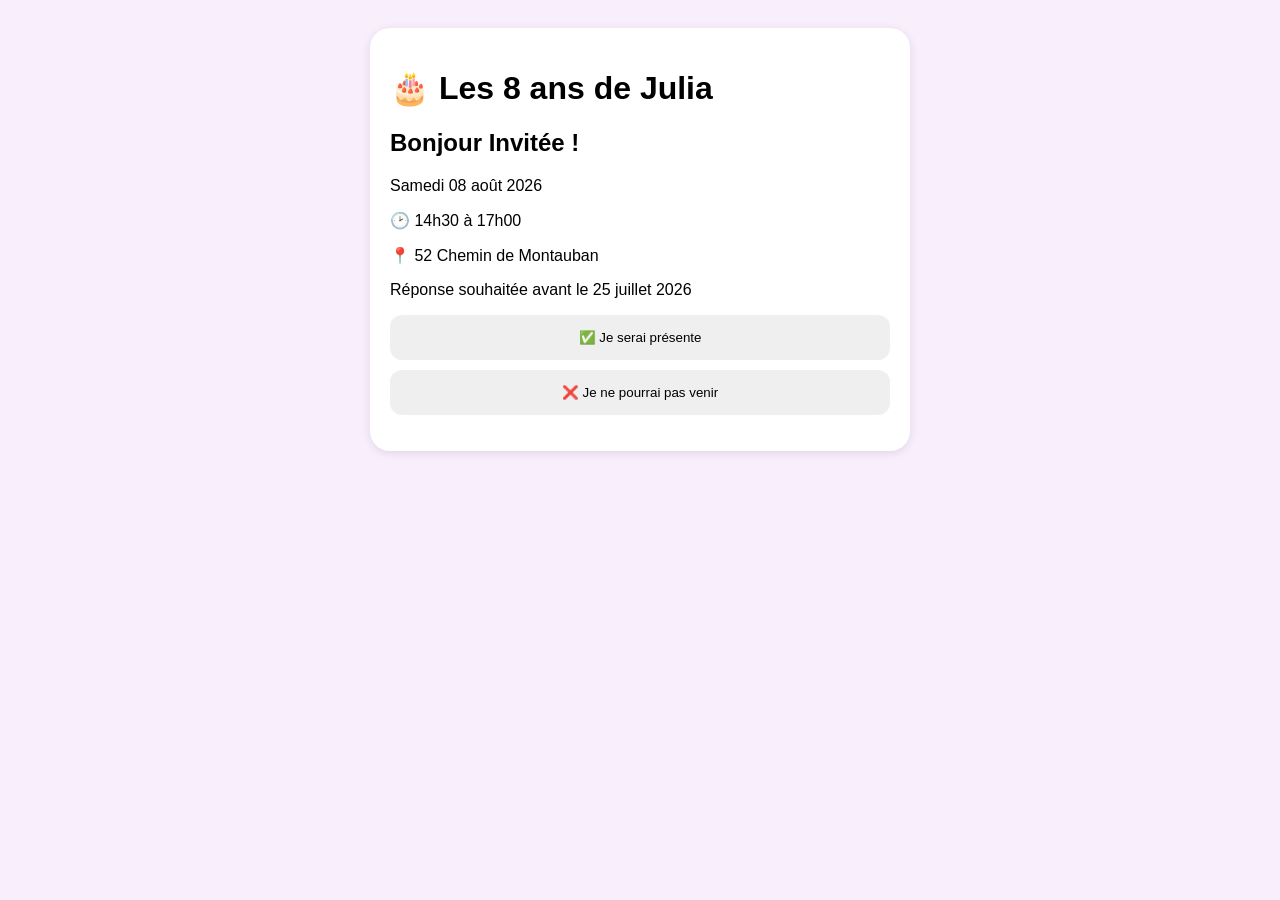
==== index.html @ 11b879a9 "Add files via upload" ====
<!DOCTYPE html>
<html lang="fr">
<head>
<meta charset="UTF-8">
<meta name="viewport" content="width=device-width, initial-scale=1.0">
<title>Les 8 ans de Julia</title>
<link rel="stylesheet" href="style.css">
</head>
<body>
<div class="card">
<h1>🎂 Les 8 ans de Julia</h1>
<h2 id="invitee">Bonjour !</h2>
<p>Samedi 08 août 2026</p>
<p>🕑 14h30 à 17h00</p>
<p>📍 52 Chemin de Montauban</p>
<p>Réponse souhaitée avant le 25 juillet 2026</p>
<button onclick="reply('Présente')">✅ Je serai présente</button>
<button onclick="reply('Absente')">❌ Je ne pourrai pas venir</button>
<p id="result"></p>
</div>
<script>
const SCRIPT_URL = "https://script.google.com/macros/s/AKfycbxK1NPjr9SN03-xPeP3dCTlmptkAIGKIo80QYOjzyO-jwWJtPzWr9n9hT-ILEyQH-aU/exec";
const params = new URLSearchParams(location.search);
const invitee = params.get('invite') || 'Invitée';
document.getElementById('invitee').innerText = 'Bonjour ' + invitee + ' !';

async function reply(response){
  const r = await fetch(SCRIPT_URL,{
    method:'POST',
    body:JSON.stringify({invitee,response})
  });
  document.getElementById('result').innerText='Merci pour votre réponse !';
}
</script>
</body>
</html>
---- style.css ----
body{font-family:Arial,sans-serif;background:#f9eefb;padding:20px}
.card{max-width:500px;margin:auto;background:white;padding:20px;border-radius:20px;box-shadow:0 2px 10px rgba(0,0,0,.1)}
button{display:block;width:100%;margin:10px 0;padding:15px;border:none;border-radius:12px;cursor:pointer}
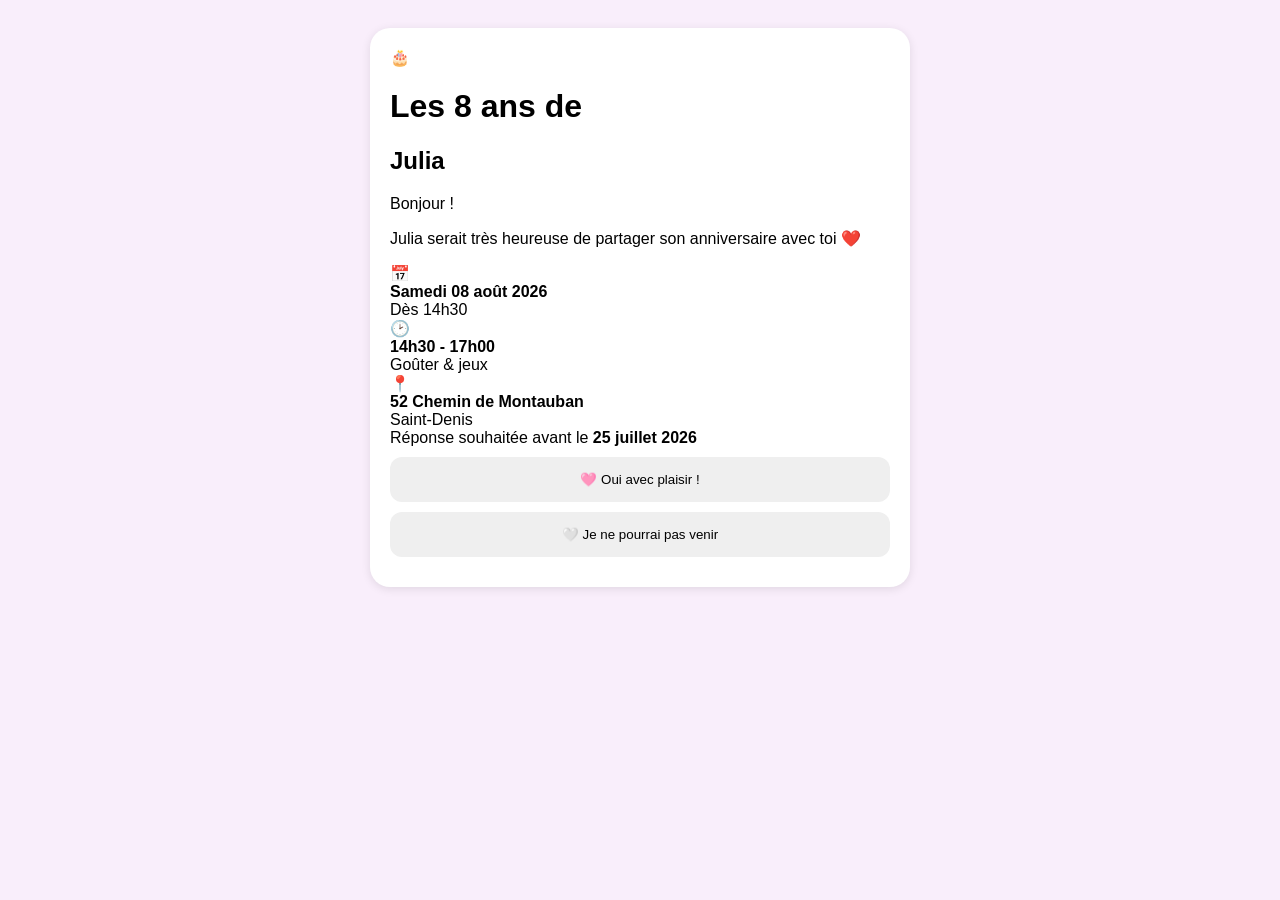
==== commit 7193265a: "Update index.html" ====
--- a/index.html
+++ b/index.html
@@ -1,36 +1,172 @@
 <!DOCTYPE html>
 <html lang="fr">
+
 <head>
-<meta charset="UTF-8">
-<meta name="viewport" content="width=device-width, initial-scale=1.0">
-<title>Les 8 ans de Julia</title>
-<link rel="stylesheet" href="style.css">
+
+    <meta charset="UTF-8">
+    <meta name="viewport" content="width=device-width, initial-scale=1.0">
+
+    <title>Les 8 ans de Julia</title>
+
+    <link rel="preconnect" href="https://fonts.googleapis.com">
+    <link rel="preconnect" href="https://fonts.gstatic.com" crossorigin>
+
+    <link href="https://fonts.googleapis.com/css2?family=Poppins:wght@300;400;500;600;700&family=Pacifico&display=swap" rel="stylesheet">
+
+    <link rel="stylesheet" href="style.css">
+
 </head>
+
 <body>
-<div class="card">
-<h1>🎂 Les 8 ans de Julia</h1>
-<h2 id="invitee">Bonjour !</h2>
-<p>Samedi 08 août 2026</p>
-<p>🕑 14h30 à 17h00</p>
-<p>📍 52 Chemin de Montauban</p>
-<p>Réponse souhaitée avant le 25 juillet 2026</p>
-<button onclick="reply('Présente')">✅ Je serai présente</button>
-<button onclick="reply('Absente')">❌ Je ne pourrai pas venir</button>
-<p id="result"></p>
+
+<div class="background"></div>
+
+<div class="container">
+
+    <div class="card">
+
+        <div class="cake">
+            🎂
+        </div>
+
+        <h1>Les 8 ans de</h1>
+
+        <h2 class="julia">
+            Julia
+        </h2>
+
+        <p class="welcome" id="invitee">
+            Bonjour !
+        </p>
+
+        <p class="subtitle">
+            Julia serait très heureuse de partager son anniversaire avec toi ❤️
+        </p>
+
+        <div class="info">
+
+            <div class="info-card">
+                <span class="icon">📅</span>
+                <div>
+                    <strong>Samedi 08 août 2026</strong><br>
+                    Dès 14h30
+                </div>
+            </div>
+
+            <div class="info-card">
+                <span class="icon">🕑</span>
+                <div>
+                    <strong>14h30 - 17h00</strong><br>
+                    Goûter & jeux
+                </div>
+            </div>
+
+            <div class="info-card">
+                <span class="icon">📍</span>
+                <div>
+                    <strong>52 Chemin de Montauban</strong><br>
+                    Saint-Denis
+                </div>
+            </div>
+
+        </div>
+
+        <div class="deadline">
+
+            Réponse souhaitée avant le
+
+            <strong>25 juillet 2026</strong>
+
+        </div>
+
+        <div class="buttons">
+
+            <button class="btn yes"
+                    onclick="reply('Présente')">
+
+                🩷 Oui avec plaisir !
+
+            </button>
+
+            <button class="btn no"
+                    onclick="reply('Absente')">
+
+                🤍 Je ne pourrai pas venir
+
+            </button>
+
+        </div>
+
+        <div id="result"></div>
+
+    </div>
+
 </div>
+
 <script>
+
 const SCRIPT_URL = "https://script.google.com/macros/s/AKfycbxK1NPjr9SN03-xPeP3dCTlmptkAIGKIo80QYOjzyO-jwWJtPzWr9n9hT-ILEyQH-aU/exec";
-const params = new URLSearchParams(location.search);
-const invitee = params.get('invite') || 'Invitée';
-document.getElementById('invitee').innerText = 'Bonjour ' + invitee + ' !';
+
+const params = new URLSearchParams(window.location.search);
+
+const invitee = params.get("invite") || "Invitée";
+
+document.getElementById("invitee").innerHTML =
+`Bonjour <strong>${invitee}</strong> 💜`;
 
 async function reply(response){
-  const r = await fetch(SCRIPT_URL,{
-    method:'POST',
-    body:JSON.stringify({invitee,response})
-  });
-  document.getElementById('result').innerText='Merci pour votre réponse !';
+
+    document.querySelectorAll("button")
+        .forEach(btn=>btn.disabled=true);
+
+    document.getElementById("result").innerHTML =
+    "⏳ Enregistrement...";
+
+    try{
+
+        await fetch(SCRIPT_URL,{
+            method:"POST",
+            body:JSON.stringify({
+                invitee,
+                response
+            })
+        });
+
+        document.getElementById("result").innerHTML=`
+            <div class="success">
+
+                <h3>🎉 Merci ${invitee} !</h3>
+
+                <p>
+                    Ta réponse a bien été enregistrée.
+                </p>
+
+                <p>
+                    Julia sera ravie de te retrouver le
+                    <strong>08 août</strong> ❤️
+                </p>
+
+            </div>
+        ;
+
+    }
+    catch{
+
+        document.getElementById("result").innerHTML=`
+        <div class="error">
+            Une erreur est survenue.
+        </div>
+        `;
+
+        document.querySelectorAll("button")
+        .forEach(btn=>btn.disabled=false);
+
+    }
+
 }
+
 </script>
+
 </body>
-</html>+
+</html>
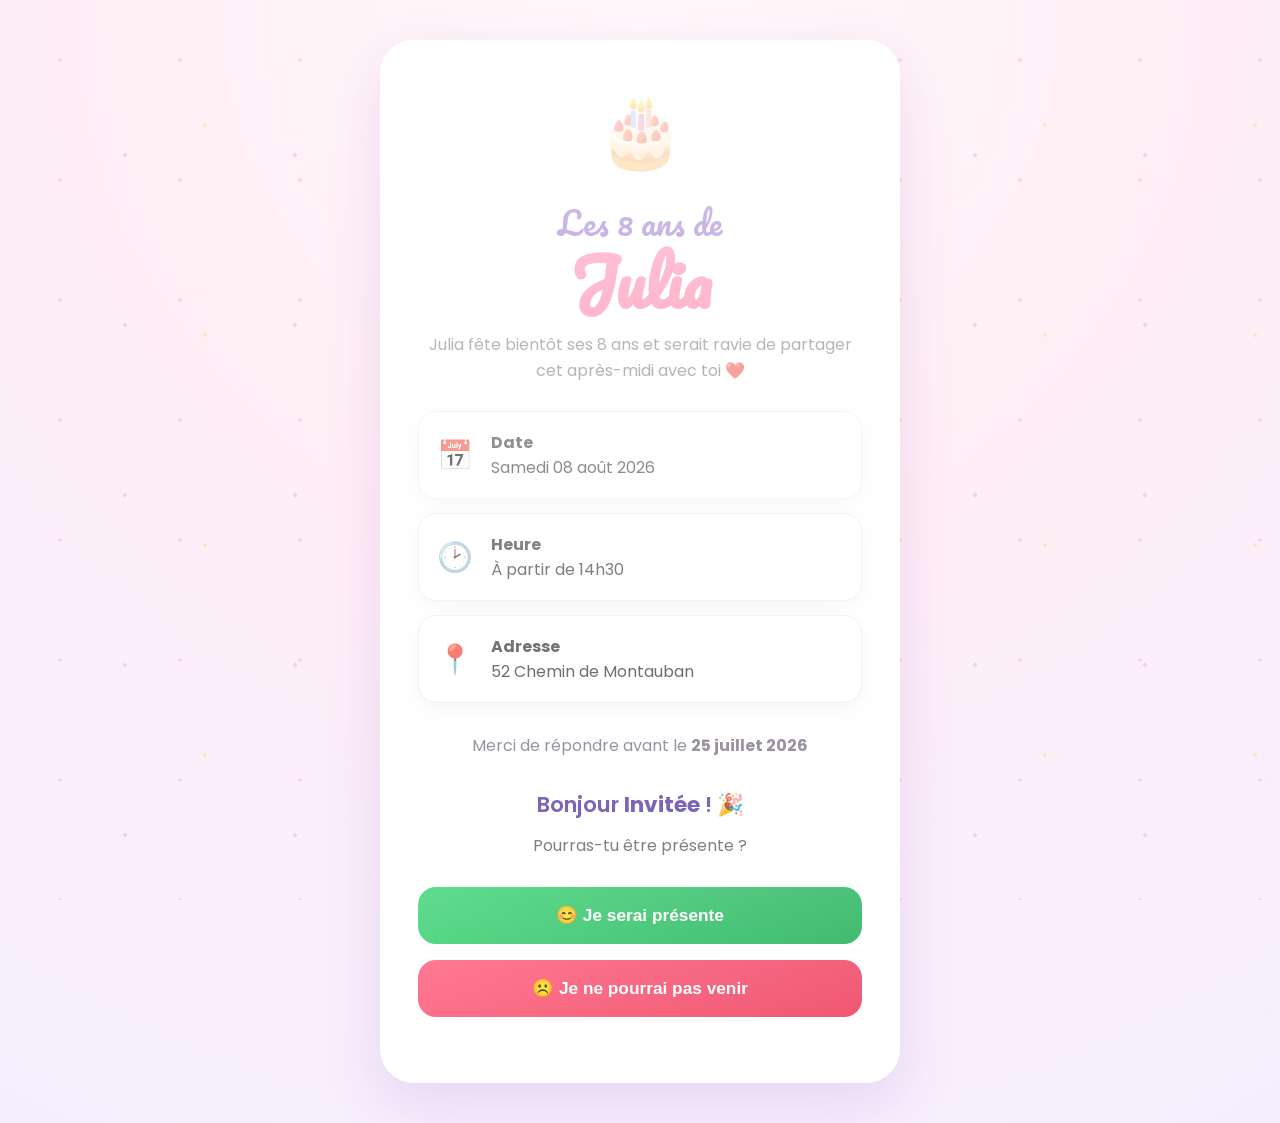
==== commit ab0924b3: "Update index.html" ====
--- a/index.html
+++ b/index.html
@@ -3,17 +3,17 @@
 
 <head>
 
-    <meta charset="UTF-8">
-    <meta name="viewport" content="width=device-width, initial-scale=1.0">
+<meta charset="UTF-8">
+<meta name="viewport" content="width=device-width, initial-scale=1.0">
 
-    <title>Les 8 ans de Julia</title>
+<title>Les 8 ans de Julia</title>
 
-    <link rel="preconnect" href="https://fonts.googleapis.com">
-    <link rel="preconnect" href="https://fonts.gstatic.com" crossorigin>
+<link rel="preconnect" href="https://fonts.googleapis.com">
+<link rel="preconnect" href="https://fonts.gstatic.com" crossorigin>
 
-    <link href="https://fonts.googleapis.com/css2?family=Poppins:wght@300;400;500;600;700&family=Pacifico&display=swap" rel="stylesheet">
+<link href="https://fonts.googleapis.com/css2?family=Poppins:wght@300;400;500;600;700&family=Pacifico&display=swap" rel="stylesheet">
 
-    <link rel="stylesheet" href="style.css">
+<link rel="stylesheet" href="style.css">
 
 </head>
 
@@ -35,12 +35,8 @@
             Julia
         </h2>
 
-        <p class="welcome" id="invitee">
-            Bonjour !
-        </p>
-
         <p class="subtitle">
-            Julia serait très heureuse de partager son anniversaire avec toi ❤️
+            Julia fête bientôt ses 8 ans et serait ravie de partager cet après-midi avec toi ❤️
         </p>
 
         <div class="info">
@@ -48,24 +44,24 @@
             <div class="info-card">
                 <span class="icon">📅</span>
                 <div>
-                    <strong>Samedi 08 août 2026</strong><br>
-                    Dès 14h30
+                    <strong>Date</strong><br>
+                    Samedi 08 août 2026
                 </div>
             </div>
 
             <div class="info-card">
                 <span class="icon">🕑</span>
                 <div>
-                    <strong>14h30 - 17h00</strong><br>
-                    Goûter & jeux
+                    <strong>Heure</strong><br>
+                    À partir de 14h30
                 </div>
             </div>
 
             <div class="info-card">
                 <span class="icon">📍</span>
                 <div>
-                    <strong>52 Chemin de Montauban</strong><br>
-                    Saint-Denis
+                    <strong>Adresse</strong><br>
+                    52 Chemin de Montauban
                 </div>
             </div>
 
@@ -73,26 +69,27 @@
 
         <div class="deadline">
 
-            Réponse souhaitée avant le
-
+            Merci de répondre avant le
             <strong>25 juillet 2026</strong>
 
         </div>
 
+        <p class="welcome" id="invitee">
+            Bonjour !
+        </p>
+
+        <p class="subtitle">
+            Pourras-tu être présente ?
+        </p>
+
         <div class="buttons">
 
-            <button class="btn yes"
-                    onclick="reply('Présente')">
-
-                🩷 Oui avec plaisir !
-
+            <button class="btn yes" onclick="reply('Présente')">
+                😊 Je serai présente
             </button>
 
-            <button class="btn no"
-                    onclick="reply('Absente')">
-
-                🤍 Je ne pourrai pas venir
-
+            <button class="btn no" onclick="reply('Absente')">
+                ☹️ Je ne pourrai pas venir
             </button>
 
         </div>
@@ -105,22 +102,20 @@
 
 <script>
 
-const SCRIPT_URL = "https://script.google.com/macros/s/AKfycbxK1NPjr9SN03-xPeP3dCTlmptkAIGKIo80QYOjzyO-jwWJtPzWr9n9hT-ILEyQH-aU/exec";
+const SCRIPT_URL="https://script.google.com/macros/s/AKfycbxK1NPjr9SN03-xPeP3dCTlmptkAIGKIo80QYOjzyO-jwWJtPzWr9n9hT-ILEyQH-aU/exec";
 
-const params = new URLSearchParams(window.location.search);
+const params=new URLSearchParams(window.location.search);
 
-const invitee = params.get("invite") || "Invitée";
+const invitee=params.get("invite") || "Invitée";
 
-document.getElementById("invitee").innerHTML =
-`Bonjour <strong>${invitee}</strong> 💜`;
+document.getElementById("invitee").innerHTML=
+`Bonjour <strong>${invitee}</strong> ! 🎉`;
 
 async function reply(response){
 
-    document.querySelectorAll("button")
-        .forEach(btn=>btn.disabled=true);
+    document.querySelectorAll("button").forEach(btn=>btn.disabled=true);
 
-    document.getElementById("result").innerHTML =
-    "⏳ Enregistrement...";
+    document.getElementById("result").innerHTML="⏳ Enregistrement...";
 
     try{
 
@@ -133,33 +128,29 @@
         });
 
         document.getElementById("result").innerHTML=`
-            <div class="success">
+        <div class="success">
 
-                <h3>🎉 Merci ${invitee} !</h3>
+            <h3>🎉 Merci ${invitee} !</h3>
 
-                <p>
-                    Ta réponse a bien été enregistrée.
-                </p>
+            <p>
+                Ta réponse a bien été enregistrée.
+            </p>
 
-                <p>
-                    Julia sera ravie de te retrouver le
-                    <strong>08 août</strong> ❤️
-                </p>
+            <p>
+                Julia a hâte de partager cette journée avec toi ❤️
+            </p>
 
-            </div>
-        ;
+        </div>`;
 
     }
     catch{
 
         document.getElementById("result").innerHTML=`
         <div class="error">
-            Une erreur est survenue.
-        </div>
-        `;
+            Une erreur est survenue. Merci de réessayer.
+        </div>`;
 
-        document.querySelectorAll("button")
-        .forEach(btn=>btn.disabled=false);
+        document.querySelectorAll("button").forEach(btn=>btn.disabled=false);
 
     }
 
--- a/style.css
+++ b/style.css
@@ -1,4 +1,345 @@
-
-body{font-family:Arial,sans-serif;background:#f9eefb;padding:20px}
-.card{max-width:500px;margin:auto;background:white;padding:20px;border-radius:20px;box-shadow:0 2px 10px rgba(0,0,0,.1)}
-button{display:block;width:100%;margin:10px 0;padding:15px;border:none;border-radius:12px;cursor:pointer}
+*{
+    margin:0;
+    padding:0;
+    box-sizing:border-box;
+}
+
+body{
+
+    font-family:'Poppins',sans-serif;
+
+    background:
+    radial-gradient(circle at top,#fff8fb 0%,#ffeef5 45%,#f4efff 100%);
+
+    min-height:100vh;
+
+    color:#333;
+
+    overflow-x:hidden;
+
+}
+
+.background{
+
+    position:fixed;
+    inset:0;
+
+    background-image:
+    radial-gradient(#ffb3c7 2px,transparent 2px),
+    radial-gradient(#c9b7ff 2px,transparent 2px),
+    radial-gradient(#ffd58a 2px,transparent 2px);
+
+    background-size:
+    120px 120px,
+    170px 170px,
+    210px 210px;
+
+    background-position:
+    0 0,
+    40px 70px,
+    100px 20px;
+
+    opacity:.45;
+
+    pointer-events:none;
+
+}
+
+.container{
+
+    display:flex;
+
+    justify-content:center;
+
+    padding:40px 18px;
+
+}
+
+.card{
+
+    width:100%;
+    max-width:520px;
+
+    background:white;
+
+    border-radius:34px;
+
+    padding:38px;
+
+    text-align:center;
+
+    box-shadow:
+    0 20px 55px rgba(140,74,196,.15);
+
+    position:relative;
+
+    overflow:hidden;
+
+}
+
+.card::before{
+
+    content:"";
+
+    position:absolute;
+
+    inset:0;
+
+    background:
+    linear-gradient(180deg,
+    rgba(255,255,255,.75),
+    rgba(255,255,255,0));
+
+    pointer-events:none;
+
+}
+
+.cake{
+
+    font-size:70px;
+
+    margin-bottom:10px;
+
+    animation:float 3s ease-in-out infinite;
+
+}
+
+@keyframes float{
+
+    0%{transform:translateY(0);}
+    50%{transform:translateY(-8px);}
+    100%{transform:translateY(0);}
+
+}
+
+h1{
+
+    color:#7441bf;
+
+    font-size:2rem;
+
+    font-family:'Pacifico',cursive;
+
+    font-weight:400;
+
+}
+
+.julia{
+
+    font-family:'Pacifico',cursive;
+
+    color:#ff5f8f;
+
+    font-size:4rem;
+
+    line-height:1;
+
+    margin-bottom:18px;
+
+}
+
+.welcome{
+
+    font-size:1.35rem;
+
+    font-weight:600;
+
+    color:#5c3fa5;
+
+    margin-bottom:12px;
+
+}
+
+.subtitle{
+
+    color:#666;
+
+    line-height:1.6;
+
+    margin-bottom:28px;
+
+}
+
+.info{
+
+    display:flex;
+
+    flex-direction:column;
+
+    gap:14px;
+
+    margin-bottom:26px;
+
+}
+
+.info-card{
+
+    display:flex;
+
+    align-items:center;
+
+    gap:18px;
+
+    text-align:left;
+
+    background:#fff;
+
+    border-radius:18px;
+
+    padding:18px;
+
+    border:1px solid #f1e6fb;
+
+    box-shadow:0 6px 18px rgba(0,0,0,.05);
+
+}
+
+.icon{
+
+    font-size:1.8rem;
+
+}
+
+.deadline{
+
+    margin:30px 0;
+
+    color:#7a6f84;
+
+}
+
+.buttons{
+
+    display:flex;
+
+    flex-direction:column;
+
+    gap:16px;
+
+}
+
+.btn{
+
+    border:none;
+
+    border-radius:18px;
+
+    padding:18px;
+
+    font-size:1.08rem;
+
+    font-weight:600;
+
+    cursor:pointer;
+
+    transition:.25s;
+
+}
+
+.btn:hover{
+
+    transform:translateY(-2px);
+
+    box-shadow:0 12px 25px rgba(0,0,0,.12);
+
+}
+
+.yes{
+
+    background:linear-gradient(135deg,#47d67c,#2cb45f);
+
+    color:white;
+
+}
+
+.no{
+
+    background:linear-gradient(135deg,#ff6c88,#ef4f6b);
+
+    color:white;
+
+}
+
+.btn:disabled{
+
+    opacity:.6;
+
+    cursor:not-allowed;
+
+}
+
+#result{
+
+    margin-top:28px;
+
+}
+
+.success{
+
+    background:#eefcf4;
+
+    border:1px solid #b9eccd;
+
+    border-radius:20px;
+
+    padding:22px;
+
+    animation:fade .4s ease;
+
+}
+
+.error{
+
+    background:#fff0f0;
+
+    color:#d64545;
+
+    border:1px solid #ffc4c4;
+
+    border-radius:18px;
+
+    padding:18px;
+
+}
+
+@keyframes fade{
+
+    from{
+
+        opacity:0;
+        transform:translateY(15px);
+
+    }
+
+    to{
+
+        opacity:1;
+        transform:translateY(0);
+
+    }
+
+}
+
+@media(max-width:600px){
+
+    .card{
+
+        padding:24px;
+
+        border-radius:26px;
+
+    }
+
+    .julia{
+
+        font-size:3.2rem;
+
+    }
+
+    h1{
+
+        font-size:1.6rem;
+
+    }
+
+}
